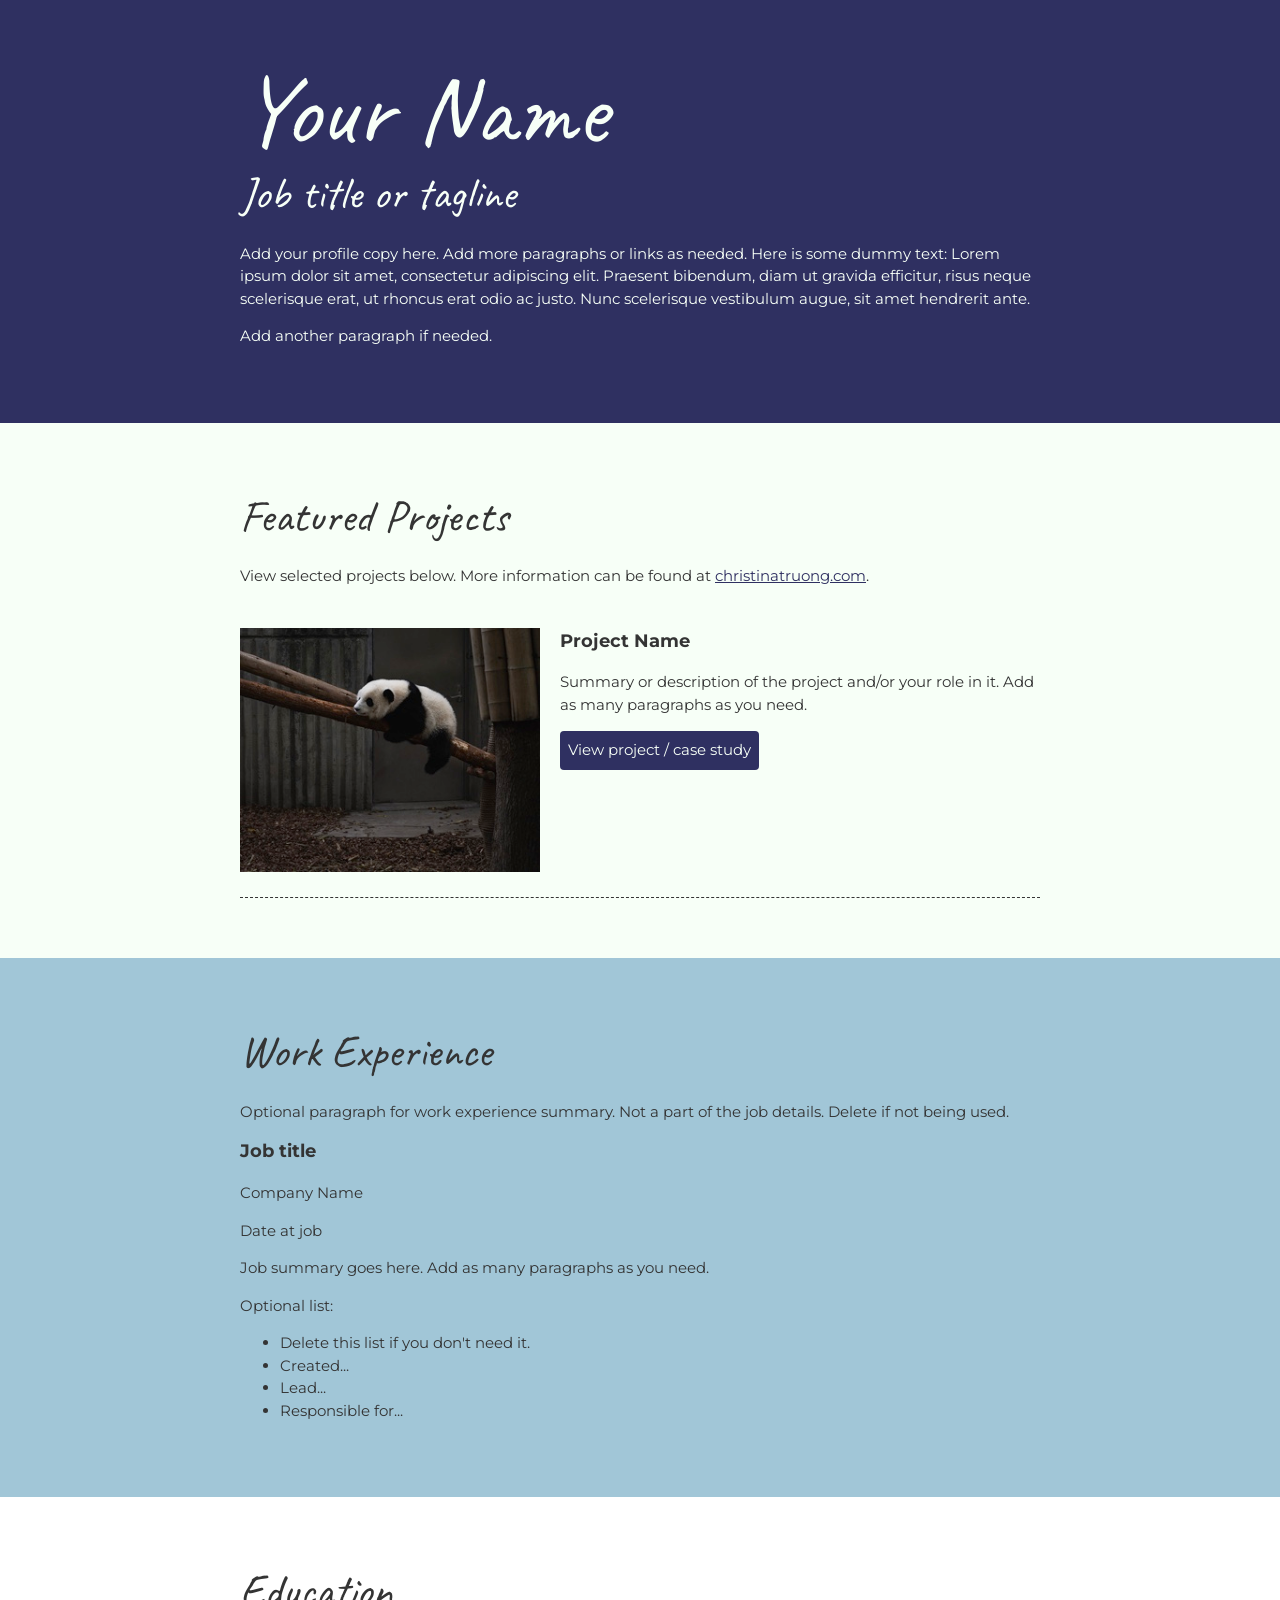
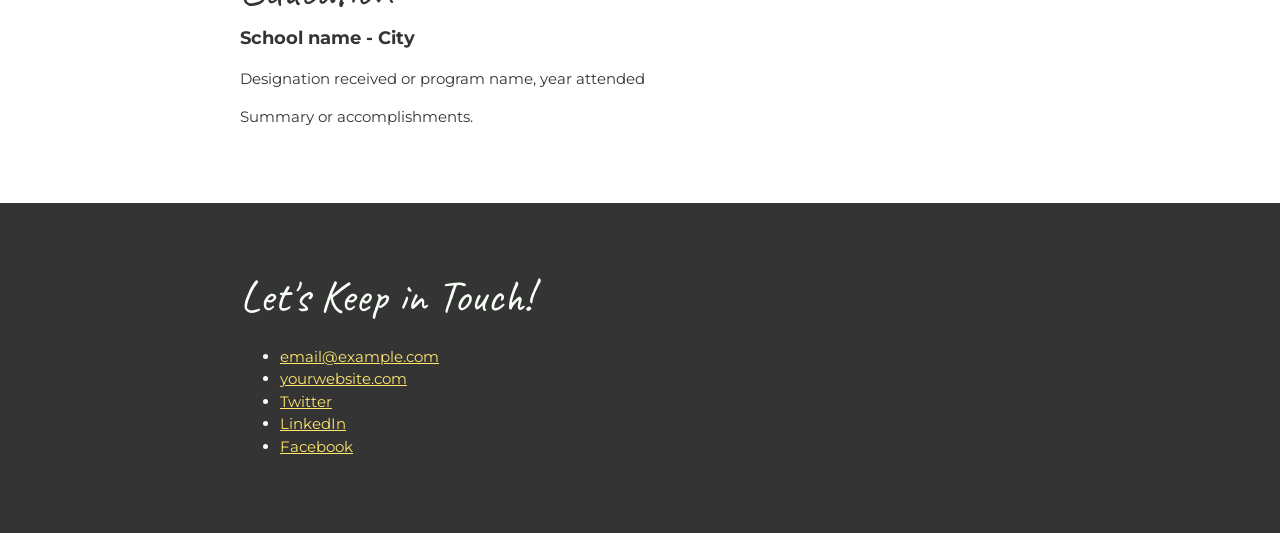
==== css-portfolio/index.html @ 5fd49f63 "Starting files Skeleton html, and css file (in progress)" ====
<!DOCTYPE html>
<html lang="en">
  <head>
    <meta charset="UTF-8">
    <meta name="viewport" content="width=device-width, initial-scale=1.0">
    <title>Add a relevant page title</title>
    <link rel="preconnect" href="https://fonts.googleapis.com">
    <link rel="preconnect" href="https://fonts.gstatic.com" crossorigin>
    <link href="https://fonts.googleapis.com/css2?family=Caveat&family=Montserrat:wght@400;600&display=swap" rel="stylesheet">
    <link  rel="stylesheet" href="css/style.css"> 
  </head>
  <body>
    <main>
      <!-- ***********************  ABOUT / PROFILE  *********************** -->
      <header>
        <div class="content-wrap">

          <h1>Your Name</h1>
          <h2>Job title or tagline</h2>

          <p>Add your profile copy here. Add more paragraphs or links as needed. Here is some dummy text: Lorem ipsum dolor sit amet, consectetur adipiscing elit. Praesent bibendum, diam ut gravida efficitur, risus neque scelerisque erat, ut rhoncus erat odio ac justo. Nunc scelerisque vestibulum augue, sit amet hendrerit ante.</p>
          <p>Add another paragraph if needed.</p>
        </div>
      </header>

      <!-- ********************  PROJECTS / PORTFOLIO  ********************* -->
      <section class="projects">
        <div class="content-wrap">
          <h2>Featured Projects</h2>
          <p>View selected projects below. More information can be found at <a href="http://christinatruong.com">christinatruong.com</a>.</p>

          <!-- Copy the whole <section> block to add more projects. -->
          <section class="project-item">
            <img src="images/thumbnail-1.jpg" alt="description of image">
            <h3>Project Name</h3>
            <p>Summary or description of the project and/or your role in it. Add as many paragraphs as you need.</p>
            <a class="btn" href="#" target="_blank">View project / case study</a>
          </section>
        </div>
        <!-- End of Project block. -->
      </section>

      <!-- ***********************  WORK EXPERIENCE  *********************** -->
      <section class="work-experience">
        <div class="content-wrap">
          <h2>Work Experience</h2>
          <p>Optional paragraph for work experience summary. Not a part of the job details. Delete if not being used.</p>

          <!-- Copy this whole <section> block to add more jobs. -->
          <section>
            <h3>Job title</h3>
            <p>Company Name</p>
            <p>Date at job</p>
            <p>Job summary goes here. Add as many paragraphs as you need.</p>
            <p>Optional list:</p>
            <ul>
              <li>Delete this list if you don't need it.</li>
              <li>Created...</li>
              <li>Lead...</li>
              <li>Responsible for...</li>
            </ul>
          </section>
        </div>
        <!-- End of Job block. -->
      </section>

      <!-- ******************  EDUCATION & CERTIFICATIONS ****************** -->
      <section class="education">
        <div class="content-wrap">
          <h2>Education</h2>

          <!-- Copy this whole <section> block to add more schools. -->
          <section>
            <h3>School name - City</h3>
            <p>Designation received or program name, year attended</p>
            <p>Summary or accomplishments.</p>
          </section>
        </div>
      <!-- End of School block. -->
      </section>

      <!-- *****************  CONTACT INFO / SOCIAL MEDIA  ***************** -->
      <footer>
        <div class="content-wrap">
          <h2>Let's Keep in Touch!</h2>

          <!-- Social media and contact links. Add or remove any networks. -->
          <ul>
            <li><a href="mailto:email@example.com">email@example.com</a></li>
            <li><a href="http://yourwebsite.com" target="_blank">yourwebsite.com</a></li>
            <li><a href="#" target="_blank">Twitter</a></li>
            <li><a href="#" target="_blank">LinkedIn</a></li>
            <li><a href="#" target="_blank">Facebook</a></li>
          </ul>
        </div>
      </footer>
    </main>
  </body>
</html>
---- css-portfolio/css/style.css ----
/* Global
------------------------------------------------*/
html {
    box-sizing: border-box;
}

*, *:before, *:after {
    box-sizing: inherit;
}
body {
    color: #343434;
    margin: 0;
    padding: 0;
    font-family: 'Montserrat', sans-serif;
    font-size: 15px;
    line-height: 1.5;
}

img {
    width:300px;
}

a {
    color: #FFE66D;
}

a:hover {
    text-decoration: none;
}

.content-wrap {
    width: 800px;
    margin: 0 auto;
    padding: 60px 0;
}

h1 {
    font-size: 100px;
    line-height: 1;
}

h2 {
    font-size: 45px;
}

h1, h2 {
    font-family: 'Caveat', cursive;
    font-weight: 400;
    margin: 0;

}
/* Profile
------------------------------------------------*/
header {
    background: #2F3061;
    color: #F7FFF7;
}

/* Projects
------------------------------------------------*/
.projects {
    background-color: #F7FFF7;
}

.projects a {
    color: #2F3061
}

.projects .btn {
    color: #F7FFF7;
    background-color: #2F3061;
    text-decoration: none;
    padding: 8px;
    border-radius: 4px;
    display: inline-block;
}

.projects .btn:hover {
    background: rgba(47, 48, 97, 80%);
}

.project-item {
    overflow: hidden;
    border-bottom: 1px dashed #343434;
    padding: 25px 0;
}

.project-item img{
    float: left;
    margin-right: 20px;
}

h3 {
    margin-top: 0;
}

/* Work Experience
------------------------------------------------*/
.work-experience {
    background-color: #A1C6D7;
}

/* Education
------------------------------------------------*/

/* Contact info
------------------------------------------------*/
footer {
    background-color: #343434;
    color: #F7FFF7;
}
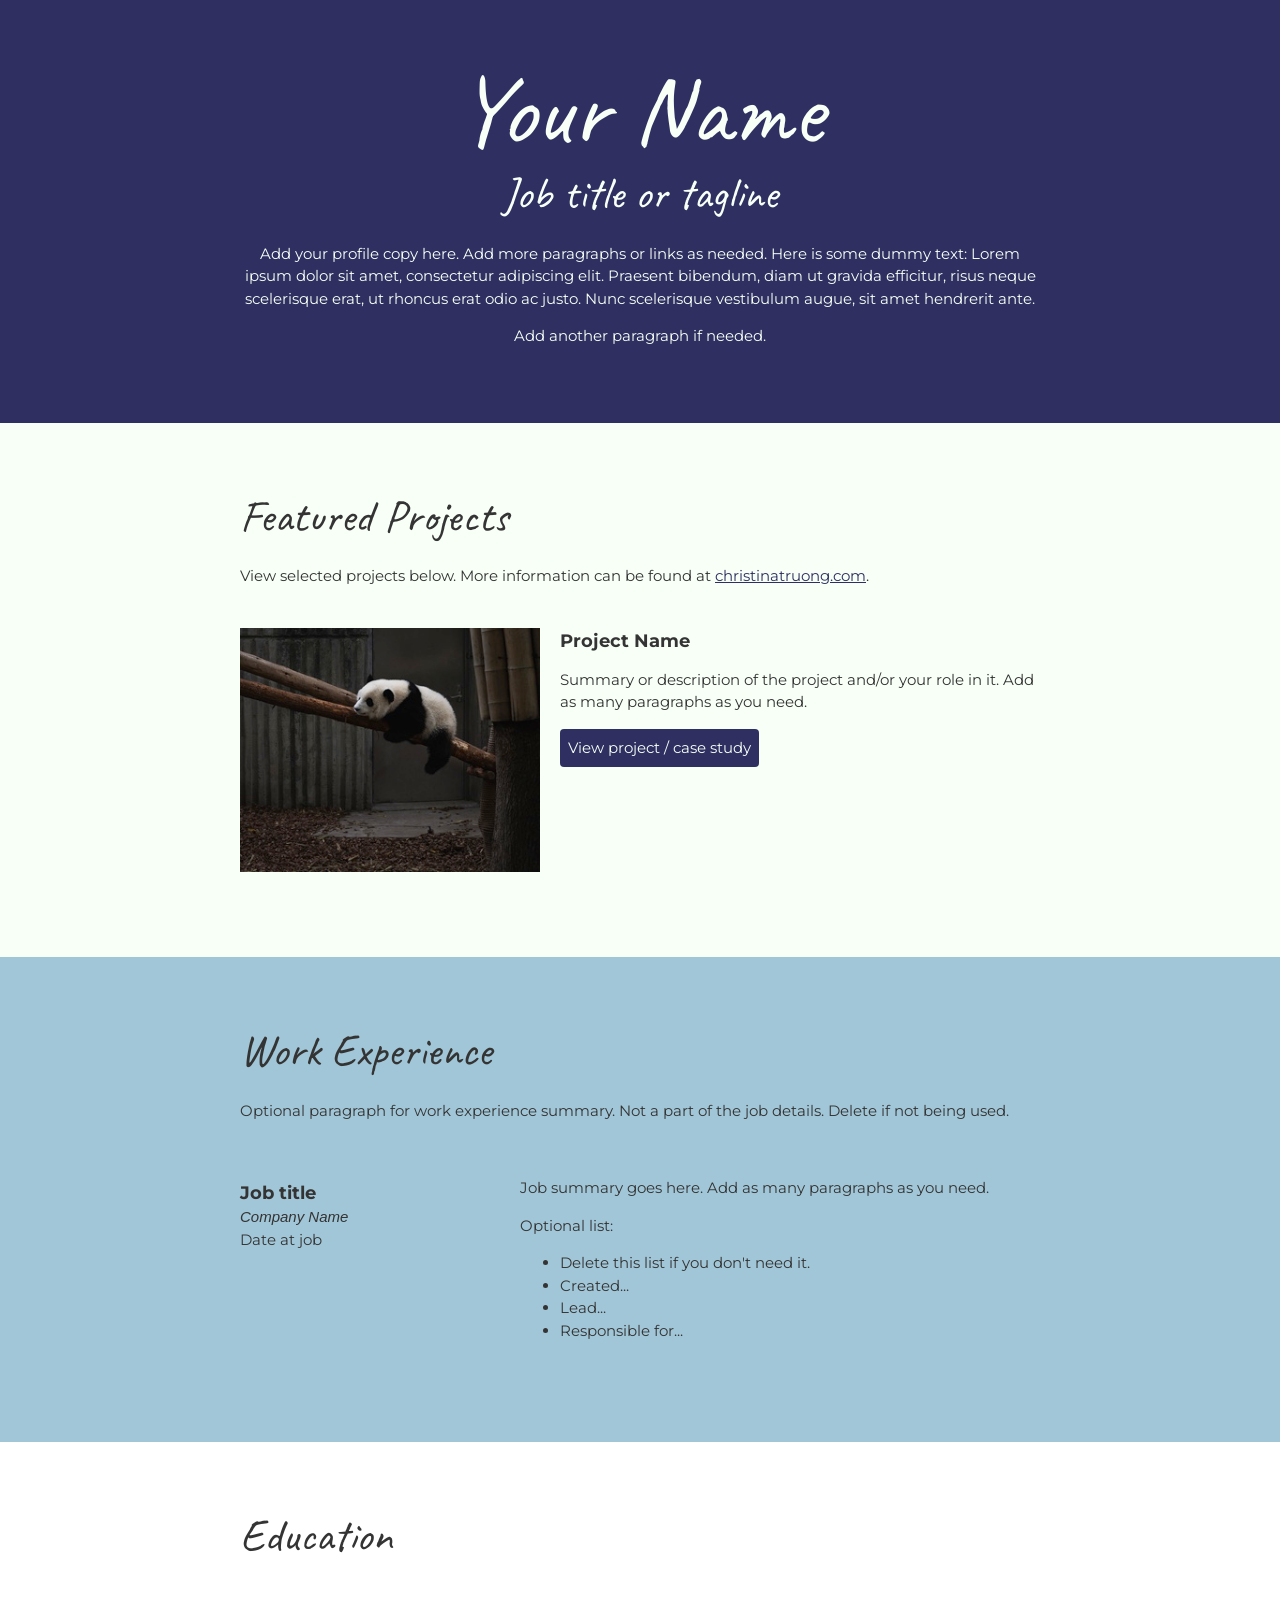
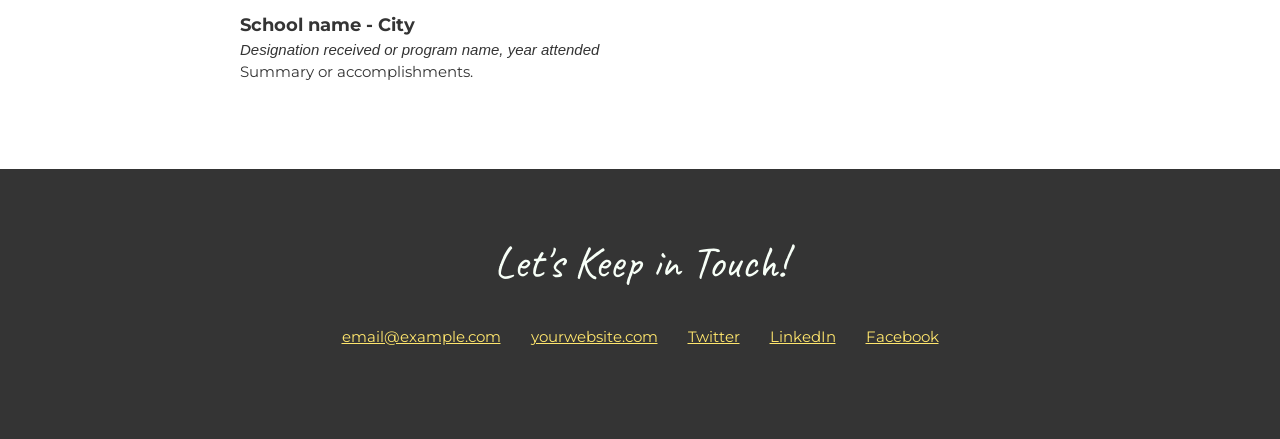
==== commit eaa2ddc4: "updated styling" ====
--- a/css-portfolio/index.html
+++ b/css-portfolio/index.html
@@ -25,7 +25,7 @@
 
       <!-- ********************  PROJECTS / PORTFOLIO  ********************* -->
       <section class="projects">
-        <div class="content-wrap">
+        <div class="content-wrap divider">
           <h2>Featured Projects</h2>
           <p>View selected projects below. More information can be found at <a href="http://christinatruong.com">christinatruong.com</a>.</p>
 
@@ -42,23 +42,28 @@
 
       <!-- ***********************  WORK EXPERIENCE  *********************** -->
       <section class="work-experience">
-        <div class="content-wrap">
+        <div class="content-wrap item-details divider">
           <h2>Work Experience</h2>
           <p>Optional paragraph for work experience summary. Not a part of the job details. Delete if not being used.</p>
 
           <!-- Copy this whole <section> block to add more jobs. -->
-          <section>
-            <h3>Job title</h3>
-            <p>Company Name</p>
-            <p>Date at job</p>
-            <p>Job summary goes here. Add as many paragraphs as you need.</p>
-            <p>Optional list:</p>
-            <ul>
-              <li>Delete this list if you don't need it.</li>
-              <li>Created...</li>
-              <li>Lead...</li>
-              <li>Responsible for...</li>
-            </ul>
+          <section class="job-item">
+            <div class="job-details">
+              <h3>Job title</h3>
+              <p>Company Name</p>
+              <p>Date at job</p>
+            </div>
+            <div class="job-summary">
+              <p>Job summary goes here. Add as many paragraphs as you need.</p>
+              <p>Optional list:</p>
+              <ul>
+                <li>Delete this list if you don't need it.</li>
+                <li>Created...</li>
+                <li>Lead...</li>
+                <li>Responsible for...</li>
+              </ul>
+            </div>
+            
           </section>
         </div>
         <!-- End of Job block. -->
@@ -66,7 +71,7 @@
 
       <!-- ******************  EDUCATION & CERTIFICATIONS ****************** -->
       <section class="education">
-        <div class="content-wrap">
+        <div class="content-wrap item-details divider">
           <h2>Education</h2>
 
           <!-- Copy this whole <section> block to add more schools. -->
@@ -85,7 +90,7 @@
           <h2>Let's Keep in Touch!</h2>
 
           <!-- Social media and contact links. Add or remove any networks. -->
-          <ul>
+          <ul class="contact-list">
             <li><a href="mailto:email@example.com">email@example.com</a></li>
             <li><a href="http://yourwebsite.com" target="_blank">yourwebsite.com</a></li>
             <li><a href="#" target="_blank">Twitter</a></li>
--- a/css-portfolio/css/style.css
+++ b/css-portfolio/css/style.css
@@ -49,11 +49,36 @@
     margin: 0;
 
 }
+
+h3 {
+    margin-bottom: 0;
+}
+
+
+
+.item-details h3 + p {
+    font-style: italic;
+}
+
+.item-details h3 ~ p {
+    margin: 0;
+}
+
+.divider > section {
+    border-bottom: 1px dashed #343434;
+    padding: 25px 0;
+}
+
+.divider > section:last-of-type {
+    border-bottom: none;
+}
+
 /* Profile
 ------------------------------------------------*/
 header {
     background: #2F3061;
     color: #F7FFF7;
+    text-align: center;
 }
 
 /* Projects
@@ -81,8 +106,6 @@
 
 .project-item {
     overflow: hidden;
-    border-bottom: 1px dashed #343434;
-    padding: 25px 0;
 }
 
 .project-item img{
@@ -90,7 +113,7 @@
     margin-right: 20px;
 }
 
-h3 {
+.project-item h3 {
     margin-top: 0;
 }
 
@@ -98,6 +121,12 @@
 ------------------------------------------------*/
 .work-experience {
     background-color: #A1C6D7;
+}
+
+.job-item {
+    display: grid;
+    grid-template-columns: 1fr 2fr;
+    column-gap: 20px;
 }
 
 /* Education
@@ -108,4 +137,17 @@
 footer {
     background-color: #343434;
     color: #F7FFF7;
+    text-align: center;
+}
+
+.contact-list {
+    list-style-type: none;
+    padding: 0;
+    display: flex;
+    justify-content: center;
+}
+
+.contact-list a {
+    padding: 15px;
+    display: inline-block;
 }
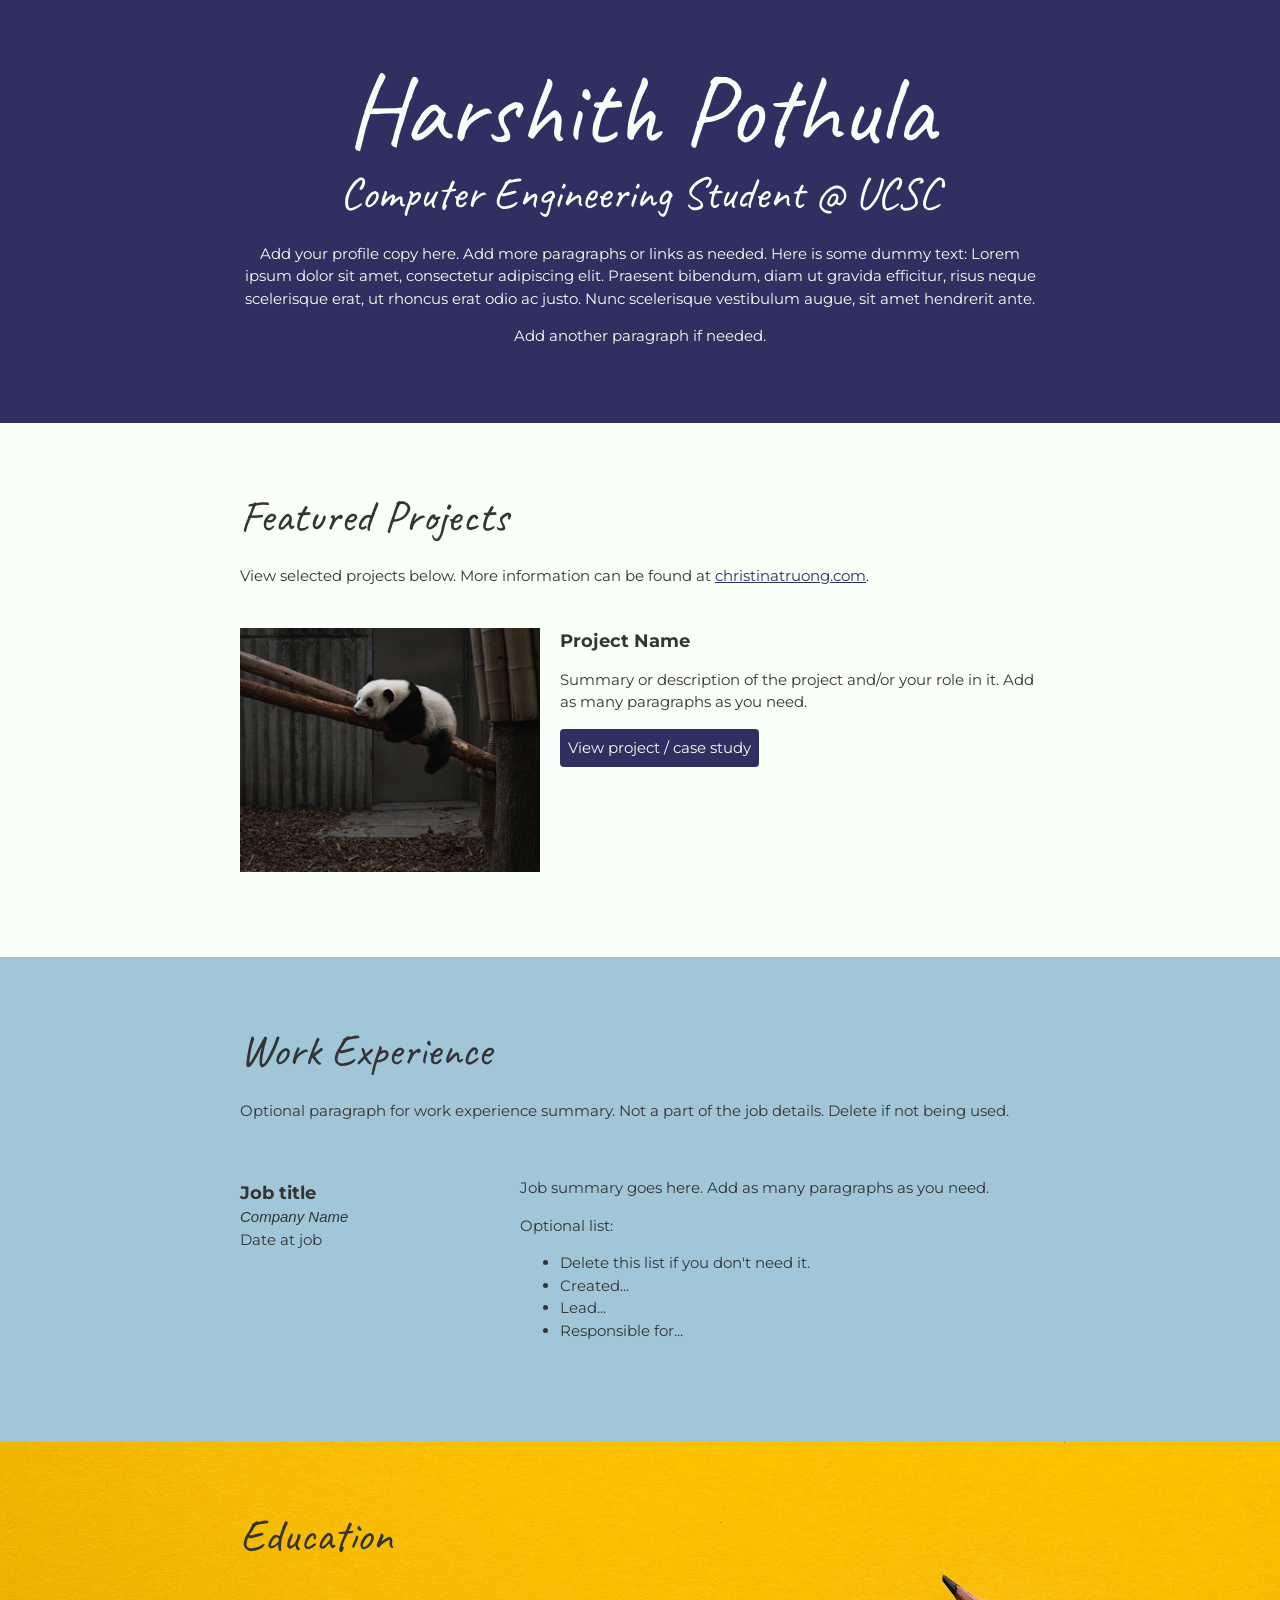
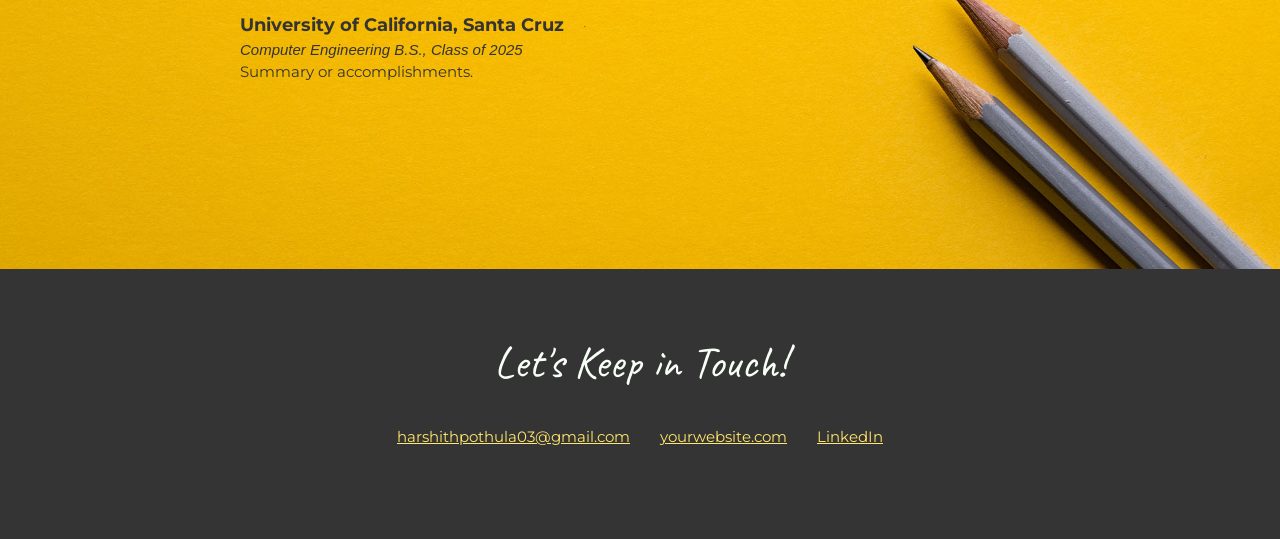
==== commit b0d12518: "Update index.html" ====
--- a/css-portfolio/index.html
+++ b/css-portfolio/index.html
@@ -3,7 +3,7 @@
   <head>
     <meta charset="UTF-8">
     <meta name="viewport" content="width=device-width, initial-scale=1.0">
-    <title>Add a relevant page title</title>
+    <title>Harshith Pothula</title>
     <link rel="preconnect" href="https://fonts.googleapis.com">
     <link rel="preconnect" href="https://fonts.gstatic.com" crossorigin>
     <link href="https://fonts.googleapis.com/css2?family=Caveat&family=Montserrat:wght@400;600&display=swap" rel="stylesheet">
@@ -15,8 +15,8 @@
       <header>
         <div class="content-wrap">
 
-          <h1>Your Name</h1>
-          <h2>Job title or tagline</h2>
+          <h1>Harshith Pothula</h1>
+          <h2>Computer Engineering Student @ UCSC</h2>
 
           <p>Add your profile copy here. Add more paragraphs or links as needed. Here is some dummy text: Lorem ipsum dolor sit amet, consectetur adipiscing elit. Praesent bibendum, diam ut gravida efficitur, risus neque scelerisque erat, ut rhoncus erat odio ac justo. Nunc scelerisque vestibulum augue, sit amet hendrerit ante.</p>
           <p>Add another paragraph if needed.</p>
@@ -76,8 +76,8 @@
 
           <!-- Copy this whole <section> block to add more schools. -->
           <section>
-            <h3>School name - City</h3>
-            <p>Designation received or program name, year attended</p>
+            <h3>University of California, Santa Cruz</h3>
+            <p>Computer Engineering B.S., Class of 2025</p>
             <p>Summary or accomplishments.</p>
           </section>
         </div>
@@ -91,11 +91,9 @@
 
           <!-- Social media and contact links. Add or remove any networks. -->
           <ul class="contact-list">
-            <li><a href="mailto:email@example.com">email@example.com</a></li>
+            <li><a href="mailto:email@example.com">harshithpothula03@gmail.com</a></li>
             <li><a href="http://yourwebsite.com" target="_blank">yourwebsite.com</a></li>
-            <li><a href="#" target="_blank">Twitter</a></li>
-            <li><a href="#" target="_blank">LinkedIn</a></li>
-            <li><a href="#" target="_blank">Facebook</a></li>
+            <li><a href="https://www.linkedin.com/in/harshith-pothula-84201021b/" target="_blank">LinkedIn</a></li>
           </ul>
         </div>
       </footer>
--- a/css-portfolio/css/style.css
+++ b/css-portfolio/css/style.css
@@ -29,7 +29,8 @@
 }
 
 .content-wrap {
-    width: 800px;
+    max-width: 800px;
+    width: 85%;
     margin: 0 auto;
     padding: 60px 0;
 }
@@ -78,7 +79,6 @@
 header {
     background: #2F3061;
     color: #F7FFF7;
-    text-align: center;
 }
 
 /* Projects
@@ -108,10 +108,7 @@
     overflow: hidden;
 }
 
-.project-item img{
-    float: left;
-    margin-right: 20px;
-}
+
 
 .project-item h3 {
     margin-top: 0;
@@ -123,31 +120,76 @@
     background-color: #A1C6D7;
 }
 
-.job-item {
-    display: grid;
-    grid-template-columns: 1fr 2fr;
-    column-gap: 20px;
-}
+
 
 /* Education
 ------------------------------------------------*/
+.education {
+    background-image: url(../images/joanna-kosinska-unsplash.jpg);
+    background-size: cover;
+    background-position: top right;
+    padding-bottom: 100px;
+}
+
+.education p {
+    width: 60%;
+}
 
 /* Contact info
 ------------------------------------------------*/
 footer {
     background-color: #343434;
     color: #F7FFF7;
-    text-align: center;
 }
 
 .contact-list {
     list-style-type: none;
     padding: 0;
-    display: flex;
-    justify-content: center;
+    
 }
 
 .contact-list a {
     padding: 15px;
     display: inline-block;
+}
+
+/* @Responsive
+------------------------------------------------*/
+@media screen and (min-width: 750px) {
+
+    header, footer {
+        text-align: center;
+    }
+    .project-item img{
+        float: left;
+        margin-right: 20px;
+    }
+
+    .job-item {
+        display: grid;
+        grid-template-columns: 1fr 2fr;
+        column-gap: 20px;
+    }
+
+    .contact-list {
+        display: flex;
+        justify-content: center;
+    }
+
+}
+
+@media screen and (max-width: 749px) {
+    h1 {
+        font-size: 75px;
+        line-height: 0.9;
+        margin-bottom: 20px;
+    }
+
+    h2 {
+        line-height: 1;
+    }
+    
+    .contact-list a {
+        padding: 5px;
+    }
 }
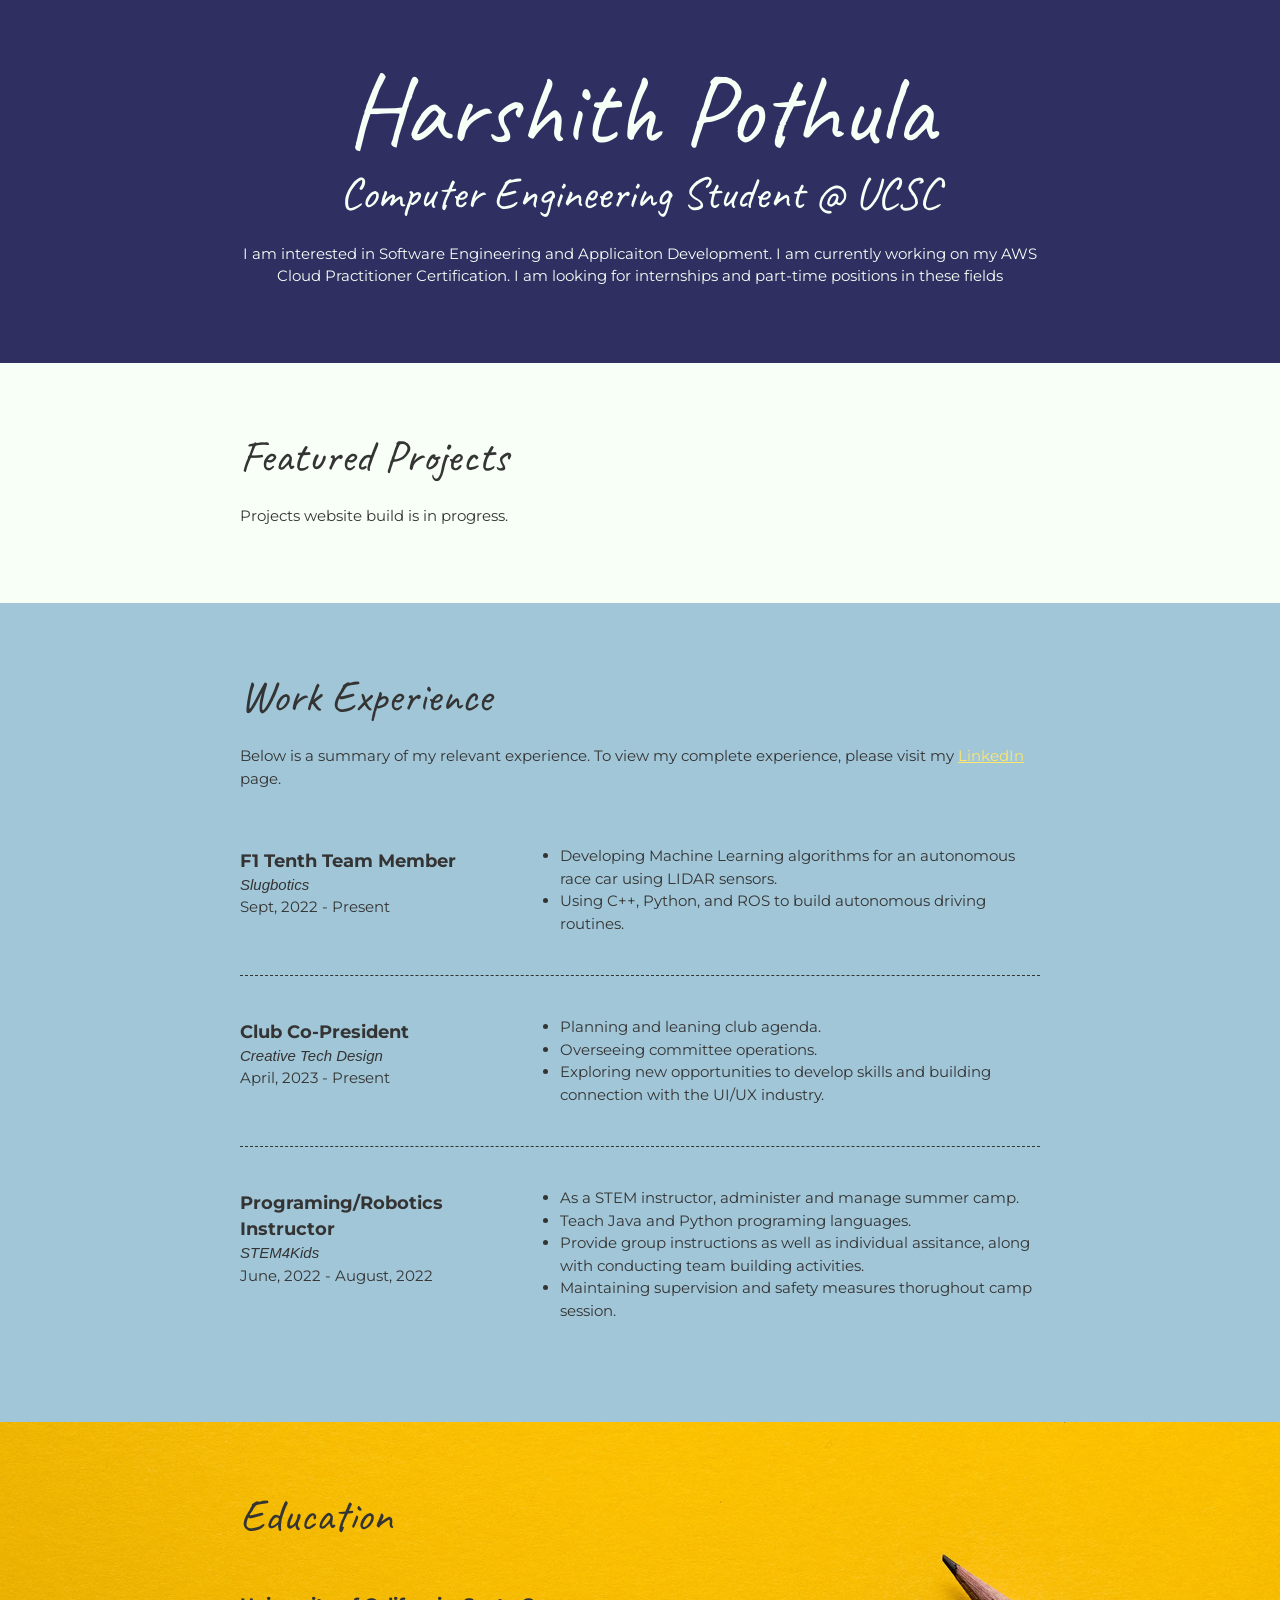
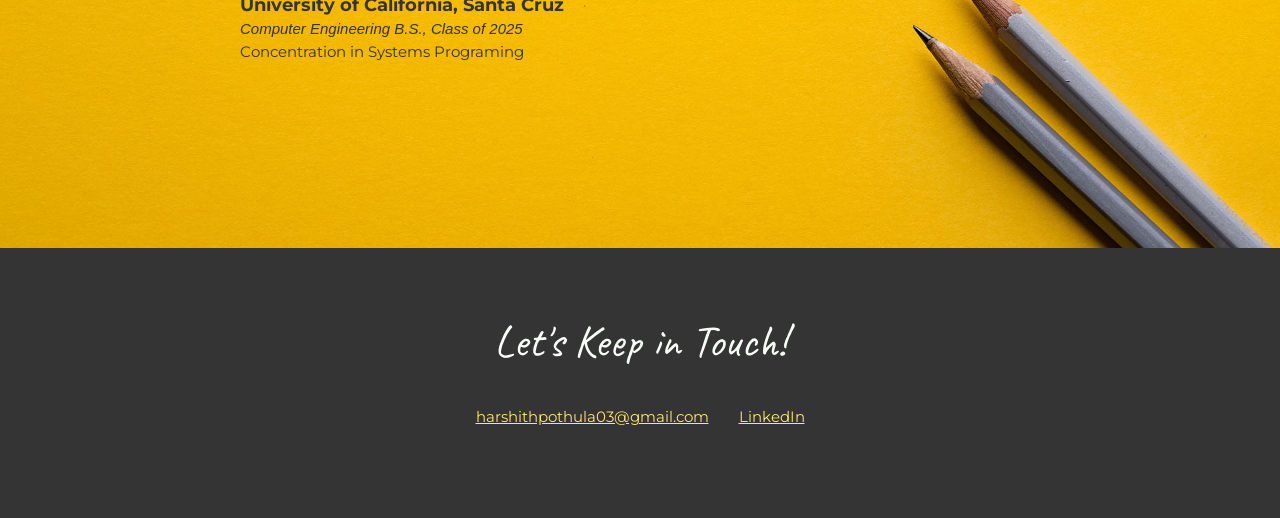
==== commit 98394c87: "Added about me info" ====
--- a/css-portfolio/index.html
+++ b/css-portfolio/index.html
@@ -18,8 +18,7 @@
           <h1>Harshith Pothula</h1>
           <h2>Computer Engineering Student @ UCSC</h2>
 
-          <p>Add your profile copy here. Add more paragraphs or links as needed. Here is some dummy text: Lorem ipsum dolor sit amet, consectetur adipiscing elit. Praesent bibendum, diam ut gravida efficitur, risus neque scelerisque erat, ut rhoncus erat odio ac justo. Nunc scelerisque vestibulum augue, sit amet hendrerit ante.</p>
-          <p>Add another paragraph if needed.</p>
+          <p>I am interested in Software Engineering and Applicaiton Development. I am currently working on my AWS Cloud Practitioner Certification. I am looking for internships and part-time positions in these fields</p>
         </div>
       </header>
 
@@ -27,15 +26,17 @@
       <section class="projects">
         <div class="content-wrap divider">
           <h2>Featured Projects</h2>
+          <p>Projects website build is in progress.</p>
+<!--           
           <p>View selected projects below. More information can be found at <a href="http://christinatruong.com">christinatruong.com</a>.</p>
 
-          <!-- Copy the whole <section> block to add more projects. -->
           <section class="project-item">
             <img src="images/thumbnail-1.jpg" alt="description of image">
             <h3>Project Name</h3>
             <p>Summary or description of the project and/or your role in it. Add as many paragraphs as you need.</p>
             <a class="btn" href="#" target="_blank">View project / case study</a>
           </section>
+         -->
         </div>
         <!-- End of Project block. -->
       </section>
@@ -44,26 +45,53 @@
       <section class="work-experience">
         <div class="content-wrap item-details divider">
           <h2>Work Experience</h2>
-          <p>Optional paragraph for work experience summary. Not a part of the job details. Delete if not being used.</p>
+          <p>Below is a summary of my relevant experience. To view my complete experience, please visit my <a href="https://www.linkedin.com/in/harshith-pothula-84201021b/" target="_blank">LinkedIn</a> page.</p>
 
           <!-- Copy this whole <section> block to add more jobs. -->
           <section class="job-item">
             <div class="job-details">
-              <h3>Job title</h3>
-              <p>Company Name</p>
-              <p>Date at job</p>
+              <h3>F1 Tenth Team Member</h3>
+              <p>Slugbotics</p>
+              <p><time datetime="2022-09">Sept, 2022</time> - Present</p>
             </div>
             <div class="job-summary">
-              <p>Job summary goes here. Add as many paragraphs as you need.</p>
-              <p>Optional list:</p>
               <ul>
-                <li>Delete this list if you don't need it.</li>
-                <li>Created...</li>
-                <li>Lead...</li>
-                <li>Responsible for...</li>
+                <li>Developing Machine Learning algorithms for an autonomous race car using LIDAR sensors.</li>
+                <li>Using C++, Python, and ROS to build autonomous driving routines.</li>
               </ul>
             </div>
-            
+          </section>
+        
+
+          <section class="job-item">
+            <div class="job-details">
+              <h3>Club Co-President</h3>
+              <p>Creative Tech Design</p>
+              <p><time datetime="2023-04">April, 2023</time> - Present</p>
+            </div>
+            <div class="job-summary">
+              <ul>
+                <li>Planning and leaning club agenda.</li>
+                <li>Overseeing committee operations.</li>
+                <li>Exploring new opportunities to develop skills and building connection with the UI/UX industry.</li>
+              </ul>
+            </div>
+          </section>
+
+          <section class="job-item">
+            <div class="job-details">
+              <h3>Programing/Robotics Instructor</h3>
+              <p>STEM4Kids</p>
+              <p><time datetime="2022-06">June, 2022</time> - <time datetime="2022-08">August, 2022</time></p>
+            </div>
+            <div class="job-summary">
+              <ul>
+                <li>As a STEM instructor, administer and manage summer camp.</li>
+                <li>Teach Java and Python programing languages.</li>
+                <li>Provide group instructions as well as individual assitance, along with conducting team building activities.</li>
+                <li>Maintaining supervision and safety measures thorughout camp session.</li>
+            </ul>
+            </div>
           </section>
         </div>
         <!-- End of Job block. -->
@@ -78,7 +106,7 @@
           <section>
             <h3>University of California, Santa Cruz</h3>
             <p>Computer Engineering B.S., Class of 2025</p>
-            <p>Summary or accomplishments.</p>
+            <p>Concentration in Systems Programing</p>
           </section>
         </div>
       <!-- End of School block. -->
@@ -92,7 +120,7 @@
           <!-- Social media and contact links. Add or remove any networks. -->
           <ul class="contact-list">
             <li><a href="mailto:email@example.com">harshithpothula03@gmail.com</a></li>
-            <li><a href="http://yourwebsite.com" target="_blank">yourwebsite.com</a></li>
+            <!-- <li><a href="http://yourwebsite.com" target="_blank">yourwebsite.com</a></li> -->
             <li><a href="https://www.linkedin.com/in/harshith-pothula-84201021b/" target="_blank">LinkedIn</a></li>
           </ul>
         </div>
